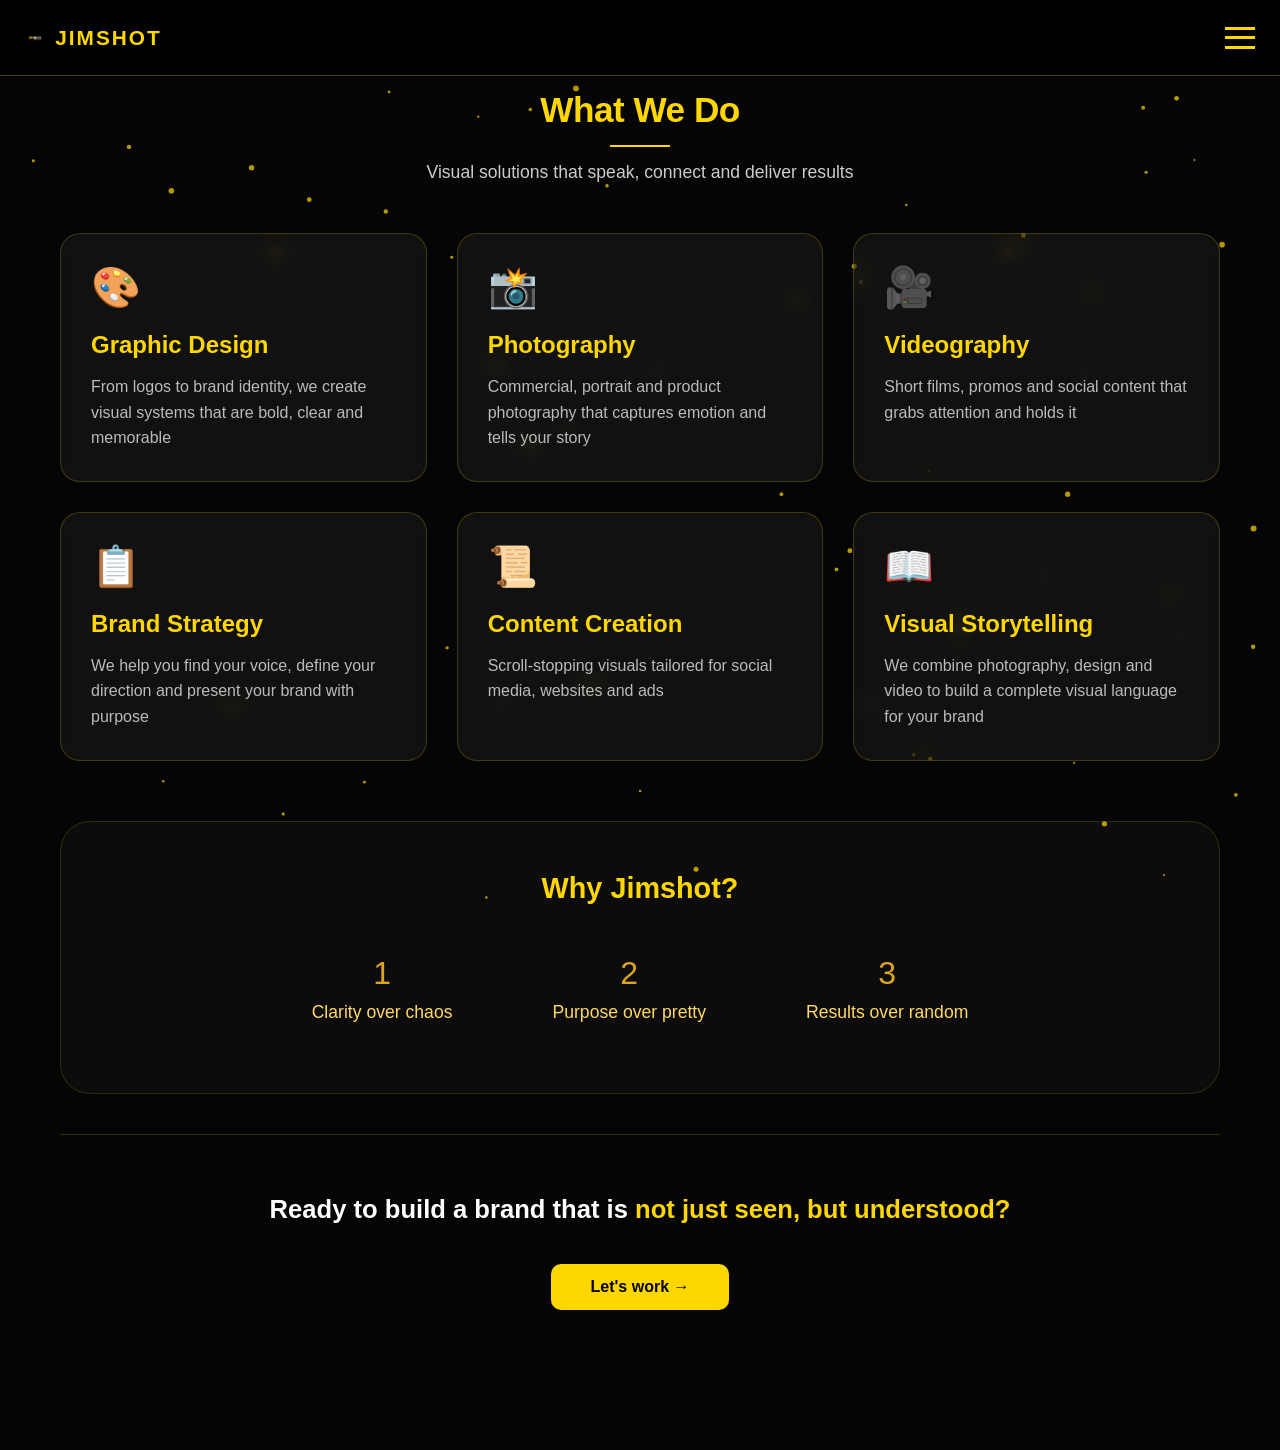
==== service.html @ df4120e2 "Add files via upload" ====
<!DOCTYPE html>
<html lang="en">
<head>
<meta charset="UTF-8">
<meta name="viewport" content="width=device-width, initial-scale=1.0, user-scalable=yes">
<title>Jimshot Media House | Services</title>
<link rel="stylesheet" href="service.css">
</head>
<body>

<canvas id="bg"></canvas>
<nav>
  <div class="logo">
    <img src="jim.png" alt="Jim'shot Logo">
    <span>JIMSHOT</span>
  </div>
  <div class="menu-icon" id="menuIcon">
    <span></span>
    <span></span>
    <span></span>
  </div>
</nav>

<div class="overlay" id="overlay"></div>
<div class="menu" id="menu">
  <a href="index.html">Home</a>
  <a href="services.html">Services</a>
  <a href="#">Contact</a>
</div>


<div class="services-main">
  
  <div class="services-section">
    
    
    <div class="services-header fade">
      <h2>What We Do</h2>
      <div class="divider"></div>
      <p>Visual solutions that speak, connect and deliver results</p>
    </div>
    
    
    <div class="services-grid">
      
      <div class="service-card fade">
        <div class="service-icon">🎨</div>
        <h3>Graphic Design</h3>
        <p>From logos to brand identity, we create visual systems that are bold, clear and memorable</p>
      </div>
      
      <div class="service-card fade">
        <div class="service-icon">📸</div>
        <h3>Photography</h3>
        <p>Commercial, portrait and product photography that captures emotion and tells your story</p>
      </div>
      
      <div class="service-card fade">
        <div class="service-icon">🎥</div>
        <h3>Videography</h3>
        <p>Short films, promos and social content that grabs attention and holds it</p>
      </div>
      
      <div class="service-card fade">
        <div class="service-icon">📋</div>
        <h3>Brand Strategy</h3>
        <p>We help you find your voice, define your direction and present your brand with purpose</p>
      </div>
      
      <div class="service-card fade">
        <div class="service-icon">📜</div>
        <h3>Content Creation</h3>
        <p>Scroll-stopping visuals tailored for social media, websites and ads</p>
      </div>
      
      <div class="service-card fade">
        <div class="service-icon">📖</div>
        <h3>Visual Storytelling</h3>
        <p>We combine photography, design and video to build a complete visual language for your brand</p>
      </div>
      
    </div>
    
    <div class="why-section fade">
      <h3>Why Jimshot?</h3>
      <div class="why-grid">
        <div class="why-item">
          <div class="icon" style="color: goldenrod;">1</div>
          <p>Clarity over chaos</p>
        </div>
        <div class="why-item">
          <div class="icon" style="color: goldenrod;">2</div>
          <p>Purpose over pretty</p>
        </div>
        <div class="why-item">
          <div class="icon" style="color: goldenrod;">3</div>
          <p>Results over random</p>
        </div>
      </div>
    </div>
    
    
    <div class="cta-section fade">
      <h3>Ready to build a brand that is <span class="highlight">not just seen, but understood?</span></h3>
      <button class="cta-btn" onclick="window.location.href='contact.html'">Let's work →</button>
    </div>
  
    
    </div>
    
  </div>
</div>

<script src="service.js"></script>

</body>
</html>
---- service.css ----
*{
  margin:0;
  padding:0;
  box-sizing:border-box;
  font-family:'Segoe UI',sans-serif;
}

body{
  background:#050505;
  color:#fff;
  overflow-x:hidden;
}

canvas{
  position:fixed;
  top:0;
  left:0;
  z-index:0;
}


nav{
  display:flex;
  justify-content:space-between;
  align-items:center;
  padding:15px 25px;
  position:fixed;
  top:0;
  left:0;
  width:100%;
  backdrop-filter:blur(12px);
  background:rgba(0,0,0,0.85);
  z-index:9999;
  border-bottom:1px solid rgba(255,215,0,0.3);
  box-shadow:0 2px 15px rgba(0,0,0,0.3);
}

.logo{
  display: flex;
  align-items: center;
  gap: 10px;
  color: gold;
  font-weight: bold;
  letter-spacing: 2px;
  user-select: none;
  cursor: pointer;
  font-size:1.3rem;
}

.logo img{
  height: 45px;
  width: auto;
  border-radius: 10px;
}


.menu-icon{
  width:30px;
  height:22px;
  display:flex;
  flex-direction:column;
  justify-content:space-between;
  cursor:pointer;
  z-index:10000;
}
.menu-icon span{
  height:3px;
  width:100%;
  background:gold;
  transition:0.4s;
}
.menu-icon.active span:nth-child(1){
  transform:rotate(45deg) translate(5px,5px);
}
.menu-icon.active span:nth-child(2){
  opacity:0;
}
.menu-icon.active span:nth-child(3){
  transform:rotate(-45deg) translate(6px,-6px);
}

.overlay{
  position:fixed;
  width:100%;
  height:100%;
  background:rgba(0,0,0,0.7);
  opacity:0;
  visibility:hidden;
  transition:0.3s;
  z-index:9997;
}
.overlay.active{
  opacity:1;
  visibility:visible;
}

.menu{
  position:fixed;
  top:0;
  left:-100%;
  width:70%;
  height:100%;
  background:#000;
  padding:80px 30px 30px 30px;
  transition:0.5s cubic-bezier(0.77,0,0.18,1);
  z-index:9998;
  box-shadow:2px 0 20px rgba(0,0,0,0.5);
}
.menu.active{
  left:0;
}
.menu a{
  display:block;
  margin:25px 0;
  color:#fff;
  text-decoration:none;
  opacity:0;
  transform:translateX(-20px);
  transition:0.4s;
  font-size:1.2rem;
}
.menu.active a{
  opacity:1;
  transform:translateX(0);
}
.menu a:hover{
  color:gold;
  padding-left:5px;
}

.services-main{
  padding-top: 90px;
  min-height: 100vh;
}

.fade{
  opacity:0;
  transform:translateY(30px);
  transition:0.6s;
}
.fade.show{
  opacity:1;
  transform:translateY(0);
}

.services-section{
  max-width: 1200px;
  margin: 0 auto 80px;
  padding: 0 20px;
  position: relative;
  z-index: 2;
}

.services-header{
  text-align: center;
  margin-bottom: 50px;
}

.services-header h2{
  color: gold;
  font-size: 2.2rem;
  letter-spacing: -0.5px;
}

.divider{
  width: 60px;
  height: 2px;
  background: gold;
  margin: 15px auto;
}

.services-header p{
  color: #ccc;
  font-size: 1.1rem;
  max-width: 600px;
  margin: 0 auto;
}

.services-grid{
  display: grid;
  grid-template-columns: repeat(auto-fit, minmax(320px, 1fr));
  gap: 30px;
  margin-bottom: 60px;
}

.service-card{
  background: rgba(255,255,255,0.05);
  backdrop-filter: blur(10px);
  border: 1px solid rgba(255,215,0,0.2);
  border-radius: 20px;
  padding: 30px;
  transition: 0.3s;
  cursor: pointer;
}

.service-card:hover{
  transform: translateY(-8px);
  border-color: rgba(255,215,0,0.5);
  box-shadow: 0 0 25px rgba(255,215,0,0.2);
}

.service-icon{
  font-size: 2.5rem;
  margin-bottom: 20px;
}

.service-card h3{
  color: gold;
  font-size: 1.5rem;
  margin-bottom: 15px;
}

.service-card p{
  color: #bbb;
  line-height: 1.6;
}

.why-section{
  background: rgba(255,255,255,0.03);
  border-radius: 30px;
  padding: 50px 40px;
  margin-top: 40px;
  border: 1px solid rgba(255,215,0,0.15);
}

.why-section h3{
  color: gold;
  font-size: 1.8rem;
  text-align: center;
  margin-bottom: 30px;
}

.why-grid{
  display: flex;
  justify-content: center;
  gap: 40px;
  flex-wrap: wrap;
}

.why-item{
  text-align: center;
  padding: 20px 30px;
}

.why-item .icon{
  font-size: 2rem;
  margin-bottom: 10px;
}

.why-item p{
  color: #ffd966;
  font-size: 1.1rem;
  font-weight: 500;
}

.cta-section{
  text-align: center;
  padding: 60px 20px;
  margin-top: 40px;
  border-top: 1px solid rgba(255,215,0,0.2);
}

.cta-section h3{
  color: white;
  font-size: 1.6rem;
  margin-bottom: 20px;
}

.cta-section .highlight{
  color: gold;
}

.cta-btn{
  background: gold;
  color: black;
  border: none;
  padding: 14px 40px;
  border-radius: 10px;
  font-size: 1rem;
  font-weight: bold;
  cursor: pointer;
  transition: 0.3s;
  margin-top: 20px;
}

.cta-btn:hover{
  transform: scale(1.05);
  box-shadow: 0 0 20px rgba(255,215,0,0.4);
}

.back-home a{
  color: gold;
  text-decoration: none;
  font-size: 0.9rem;
  border-bottom: 1px solid gold;
  padding-bottom: 3px;
}

.back-home a:hover{
  color: #ffd966;
}


@media(max-width: 768px){
  .services-header h2{
    font-size: 1.6rem;
  }
  .service-card{
    padding: 20px;
  }
  .why-section{
    padding: 30px 20px;
  }
  .services-main{
    padding-top: 80px;
  }
}
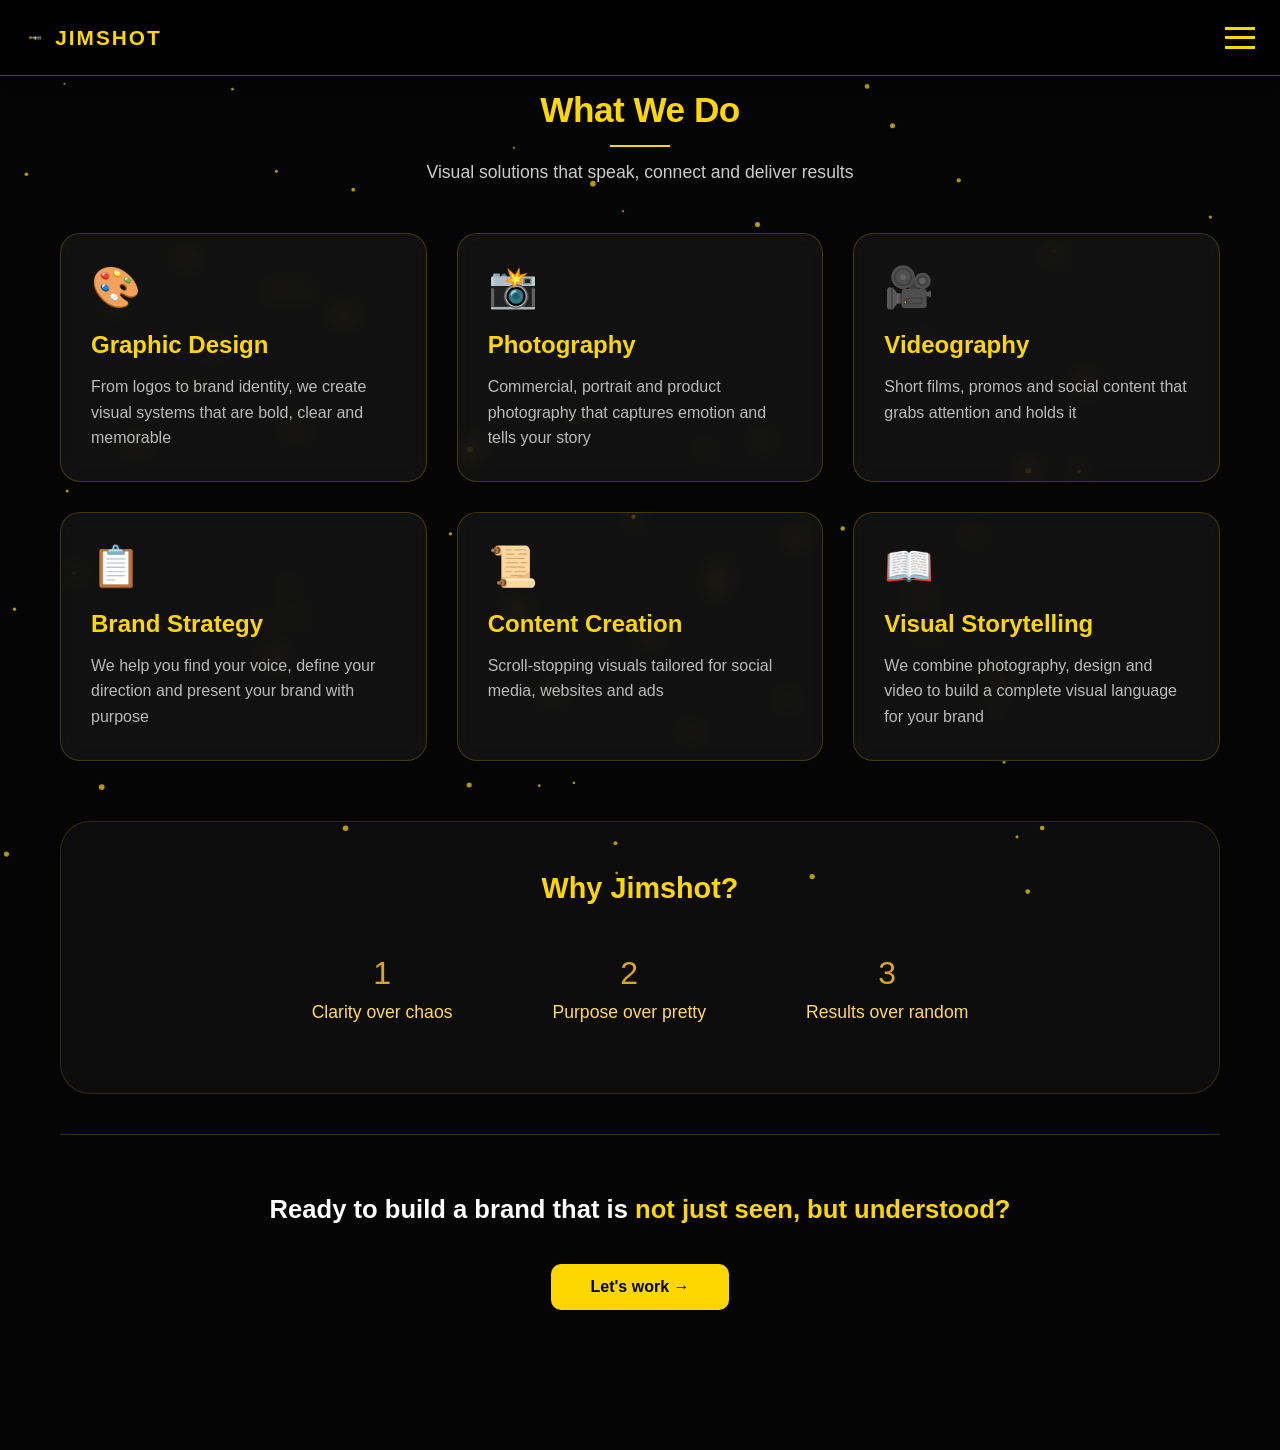
==== commit 9f5562a7: "Update Contact link to point to contact.html" ====
--- a/service.html
+++ b/service.html
@@ -25,7 +25,7 @@
 <div class="menu" id="menu">
   <a href="index.html">Home</a>
   <a href="services.html">Services</a>
-  <a href="#">Contact</a>
+  <a href="contact.html">Contact</a>
 </div>
 
 
@@ -114,4 +114,4 @@
 <script src="service.js"></script>
 
 </body>
-</html>+</html>
